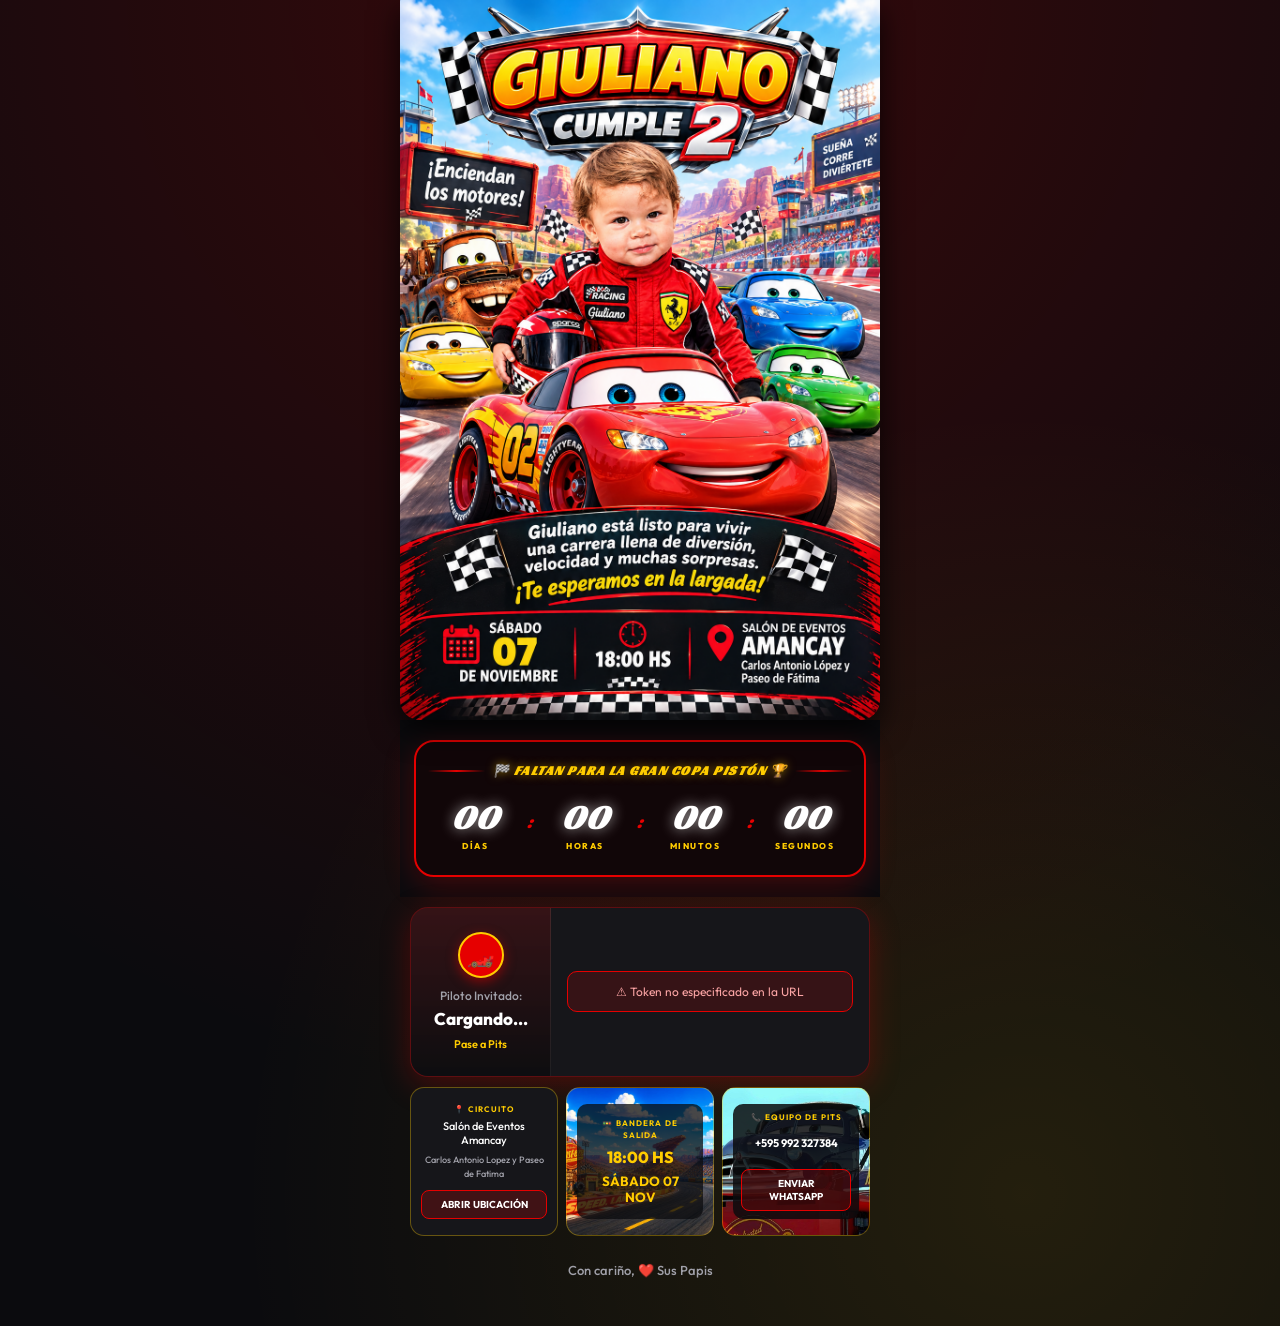
==== index.html @ ab89d9a9 "Aplicar fecha_hora.png como fondo centrado de la tarjeta BANDERA DE SALIDA" ====
<!DOCTYPE html>
<html lang="es">

<head>
  <meta charset="UTF-8">
  <meta name="viewport" content="width=device-width, initial-scale=1.0">
  <meta name="format-detection" content="telephone=no">
  <title>Invitación — Cumpleaños de Giuliano 🏁</title>
  <link href="https://fonts.googleapis.com/css2?family=Outfit:wght@400;600;700;800;900&family=Racing+Sans+One&display=swap" rel="stylesheet">
  <style>
    *, *::before, *::after {
      box-sizing: border-box;
      margin: 0;
      padding: 0;
    }

    :root {
      --bg-main: #0B0B0E;
      --bg-card: #16161A;
      --racing-red: #E60000;
      --racing-red-dark: #A30000;
      --racing-yellow: #FFCC00;
      --racing-gold: #F59E0B;
      --text-white: #FFFFFF;
      --text-muted: #A1A1AA;
      --text-muted-light: #D4D4D8;
      --border-red: 1px solid rgba(230, 0, 0, 0.35);
      --border-yellow: 1px solid rgba(255, 204, 0, 0.35);
      --shadow-red: 0 8px 30px rgba(230, 0, 0, 0.25);
    }

    body {
      background: var(--bg-main);
      background-image: 
        radial-gradient(circle at 50% 0%, rgba(230, 0, 0, 0.2) 0%, transparent 75%),
        radial-gradient(circle at 80% 90%, rgba(255, 204, 0, 0.1) 0%, transparent 50%);
      font-family: 'Outfit', sans-serif;
      color: var(--text-white);
      margin: 0;
      padding: 0;
      min-height: 100vh;
    }

    /* ── CONTAINER ── */
    .container {
      width: 100%;
      max-width: 480px;
      margin: 0 auto;
      padding-bottom: 2rem;
    }

    /* ── HERO BANNER POSTER ── */
    .hero {
      width: 100%;
      position: relative;
    }

    .hero-img {
      width: 100%;
      height: auto;
      display: block;
      border-radius: 0 0 20px 20px;
      box-shadow: 0 10px 30px rgba(0, 0, 0, 0.8);
    }

    /* ── COUNTDOWN COPA PISTON ── */
    .countdown-section {
      background: var(--bg-main);
      padding: 1.25rem 0.85rem;
      text-align: center;
    }

    .countdown-card-wrapper {
      background: rgba(18, 6, 8, 0.9);
      border: 2.5px solid var(--racing-red);
      border-radius: 20px;
      padding: 1.25rem 0.75rem;
      box-shadow: var(--shadow-red);
    }

    .countdown-section h2 {
      font-family: 'Racing Sans One', cursive;
      font-style: italic;
      font-size: 13px;
      letter-spacing: 1.5px;
      text-transform: uppercase;
      color: var(--racing-yellow);
      margin-bottom: 1rem;
      display: flex;
      align-items: center;
      justify-content: center;
      gap: 8px;
      text-shadow: 0 0 10px rgba(255, 204, 0, 0.5);
    }

    .countdown-section h2::before,
    .countdown-section h2::after {
      content: '';
      flex: 1;
      height: 2px;
      background: linear-gradient(90deg, transparent, var(--racing-red), transparent);
    }

    .countdown {
      display: flex;
      flex-direction: row;
      flex-wrap: nowrap;
      align-items: center;
      justify-content: space-around;
      gap: 4px;
      width: 100%;
    }

    .time-box {
      flex: 1;
      text-align: center;
      padding: 0.25rem 0;
    }

    .time-box span {
      font-family: 'Racing Sans One', cursive;
      font-style: italic;
      font-size: clamp(24px, 7vw, 36px);
      color: var(--text-white);
      display: block;
      line-height: 1;
      text-shadow: 0 0 14px rgba(255, 255, 255, 0.6);
    }

    .time-box small {
      font-family: 'Outfit', sans-serif;
      font-size: 8.5px;
      font-weight: 800;
      letter-spacing: 1.5px;
      text-transform: uppercase;
      color: var(--racing-yellow);
      display: block;
      margin-top: 5px;
    }

    .separator {
      font-family: 'Racing Sans One', cursive;
      font-style: italic;
      font-size: 22px;
      color: var(--racing-red);
      flex-shrink: 0;
      margin-bottom: 10px;
    }

    /* ── RSVP CARD ── */
    .rsvp-card {
      background: var(--bg-card);
      border-radius: 18px;
      margin: 10px;
      overflow: hidden;
      border: var(--border-red);
      box-shadow: var(--shadow-red);
      display: grid;
      grid-template-columns: 140px 1fr;
    }

    .guest-panel {
      background: linear-gradient(180deg, rgba(230, 0, 0, 0.15) 0%, rgba(0,0,0,0.4) 100%);
      padding: 1.5rem 0.85rem;
      display: flex;
      flex-direction: column;
      align-items: center;
      text-align: center;
      border-right: 1px solid rgba(255, 255, 255, 0.08);
      gap: 6px;
    }

    .guest-icon {
      width: 46px;
      height: 46px;
      background: var(--racing-red);
      border: 2px solid var(--racing-yellow);
      border-radius: 50%;
      display: flex;
      align-items: center;
      justify-content: center;
      font-size: 22px;
      margin-bottom: 4px;
      box-shadow: 0 4px 12px rgba(230, 0, 0, 0.5);
    }

    .guest-panel h3 {
      font-size: 12px;
      color: var(--text-muted);
      font-weight: 500;
      line-height: 1.4;
    }

    .guest-panel h3 span {
      font-size: 17px;
      font-weight: 800;
      color: var(--text-white);
      display: block;
      margin-top: 2px;
    }

    .guest-panel p {
      font-size: 11px;
      color: var(--racing-yellow);
      font-weight: 600;
      line-height: 1.4;
    }

    .rsvp-panel {
      padding: 1.25rem 1rem;
      display: flex;
      flex-direction: column;
      justify-content: center;
    }

    #loading {
      font-size: 12px;
      color: var(--text-muted);
      text-align: center;
      padding: 1rem 0;
    }

    .selector-item {
      margin-bottom: 8px;
      text-align: left;
    }

    .selector-item label {
      font-size: 12px;
      font-weight: 700;
      color: var(--text-white);
      display: block;
      margin-bottom: 3px;
    }

    .select-input {
      width: 100%;
      padding: 7px 10px;
      border-radius: 8px;
      border: 1.5px solid var(--racing-red);
      background: #000000;
      color: var(--racing-yellow);
      font-size: 13px;
      font-weight: 700;
      font-family: 'Outfit', sans-serif;
      outline: none;
      cursor: pointer;
    }

    .action-buttons {
      display: flex;
      flex-direction: column;
      gap: 8px;
      margin-top: 10px;
    }

    .btn-primary {
      width: 100%;
      padding: 12px 10px;
      border-radius: 10px;
      font-size: 13px;
      font-weight: 800;
      cursor: pointer;
      border: none;
      background: linear-gradient(135deg, var(--racing-red) 0%, var(--racing-red-dark) 100%);
      color: var(--text-white);
      font-family: 'Outfit', sans-serif;
      transition: all 0.2s;
      letter-spacing: 0.5px;
      box-shadow: 0 4px 14px rgba(230, 0, 0, 0.4);
      text-transform: uppercase;
    }

    .btn-primary:hover:not(:disabled) {
      transform: translateY(-1px);
      box-shadow: 0 6px 18px rgba(230, 0, 0, 0.6);
    }

    .btn-primary:disabled {
      opacity: 0.4;
      cursor: not-allowed;
    }

    .btn-secondary {
      width: 100%;
      padding: 10px 8px;
      border-radius: 10px;
      font-size: 11px;
      font-weight: 600;
      cursor: pointer;
      border: 1px solid rgba(255, 255, 255, 0.15);
      background: transparent;
      color: var(--text-muted);
      font-family: 'Outfit', sans-serif;
      transition: all 0.15s;
    }

    .btn-secondary:hover {
      background: rgba(255, 255, 255, 0.08);
      color: var(--text-white);
    }

    /* States */
    #already-box, #success-confirm, #success-decline {
      text-align: center;
      padding: 1rem 0.5rem;
      border-radius: 10px;
      font-size: 13px;
    }

    .state-title {
      font-size: 16px;
      font-weight: 800;
      color: var(--racing-yellow);
      display: block;
      margin-bottom: 4px;
    }

    .state-sub {
      font-size: 12px;
      color: var(--text-muted-light);
      display: block;
    }

    #error-box {
      background: rgba(230, 0, 0, 0.15);
      border: 1px solid var(--racing-red);
      border-radius: 10px;
      padding: 0.75rem;
      font-size: 12px;
      color: #FCA5A5;
      text-align: center;
    }

    /* ── INFO GRID ── */
    .info-grid {
      display: grid;
      grid-template-columns: 1fr 1fr 1fr;
      gap: 8px;
      padding: 0 10px 10px;
    }

    .info-card {
      background: var(--bg-card);
      border: var(--border-yellow);
      border-radius: 14px;
      padding: 1rem 0.65rem;
      display: flex;
      flex-direction: column;
      align-items: center;
      gap: 4px;
      text-align: center;
    }

    .info-card h4 {
      font-size: 8px;
      letter-spacing: 1px;
      text-transform: uppercase;
      color: var(--racing-yellow);
      font-weight: 700;
      line-height: 1.4;
    }

    .info-card p {
      font-size: 11px;
      color: var(--text-white);
      font-weight: 500;
      line-height: 1.3;
    }

    .hour {
      font-size: 16px;
      font-weight: 800;
      color: var(--racing-yellow);
    }

    .phone {
      font-size: 11px;
      font-weight: 700;
      color: var(--text-white);
      line-height: 1.4;
    }

    .info-btn {
      margin-top: 6px;
      padding: 7px 8px;
      border-radius: 8px;
      font-size: 10px;
      font-weight: 700;
      cursor: pointer;
      border: 1px solid var(--racing-red);
      background: rgba(230, 0, 0, 0.2);
      color: var(--text-white);
      font-family: 'Outfit', sans-serif;
      text-decoration: none;
      display: block;
      width: 100%;
      text-align: center;
      transition: all 0.15s;
      text-transform: uppercase;
    }

    .info-btn:hover {
      background: var(--racing-red);
    }

    /* ── FOOTER ── */
    footer {
      padding: 1rem 1rem;
      text-align: center;
      font-size: 13px;
      color: var(--text-muted);
      font-weight: 500;
    }

    /* ── MOBILE ── */
    @media (max-width: 400px) {
      .rsvp-card {
        grid-template-columns: 1fr;
      }
      .guest-panel {
        border-right: none;
        border-bottom: 1px solid rgba(255, 255, 255, 0.08);
      }
      .info-grid {
        grid-template-columns: 1fr;
      }
    }
  </style>
</head>

<body>
  <div class="container">

    <!-- BANNER HERO POSTER -->
    <section class="hero">
      <img src="invitacion.png" alt="Invitación Giuliano 2" class="hero-img">
    </section>

    <!-- CONTADOR REGRESIVO COPA PISTON -->
    <section class="countdown-section">
      <div class="countdown-card-wrapper">
        <h2>🏁 FALTAN PARA LA GRAN COPA PISTÓN 🏆</h2>
        <div class="countdown">
          <div class="time-box">
            <span id="dias">00</span>
            <small>DÍAS</small>
          </div>
          <div class="separator">:</div>
          <div class="time-box">
            <span id="horas">00</span>
            <small>HORAS</small>
          </div>
          <div class="separator">:</div>
          <div class="time-box">
            <span id="minutos">00</span>
            <small>MINUTOS</small>
          </div>
          <div class="separator">:</div>
          <div class="time-box">
            <span id="segundos">00</span>
            <small>SEGUNDOS</small>
          </div>
        </div>
      </div>
    </section>

    <!-- RSVP CARD -->
    <section class="rsvp-card">
      <div class="guest-panel">
        <div class="guest-icon">🏎️</div>
        <h3>
          Piloto Invitado:<br>
          <span id="guestName">Cargando...</span>
        </h3>
        <p id="guestCupo">Pase a Pits</p>
      </div>

      <div class="rsvp-panel">
        <div id="loading">Cargando invitación...</div>
        <div id="error-box" style="display:none;"></div>
        <div id="rsvp-content"></div>

        <div id="already-box" style="display:none;">
          <span style="font-size:32px;display:block;margin-bottom:6px;">🏁</span>
          <span id="already-title" class="state-title"></span>
          <span id="already-sub" class="state-sub"></span>
        </div>

        <div id="success-confirm" style="display:none;">
          <span style="font-size:32px;display:block;margin-bottom:6px;">🏆</span>
          <span id="sc-title" class="state-title"></span>
          <span id="sc-sub" class="state-sub"></span>
        </div>

        <div id="success-decline" style="display:none;">
          <span style="font-size:32px;display:block;margin-bottom:6px;">💙</span>
          <span class="state-title" style="color:#FFFFFF;">¡Gracias por avisar!</span>
          <span class="state-sub">Te vamos a extrañar en la pista de carreras.</span>
        </div>
      </div>
    </section>

    <!-- INFO GRID -->
    <section class="info-grid">
      <div class="info-card">
        <h4>📍 CIRCUITO</h4>
        <p>Salón de Eventos Amancay</p>
        <p><small style="color:var(--text-muted)">Carlos Antonio Lopez y Paseo de Fatima</small></p>
        <a href="https://maps.app.goo.gl/gQYUdELYaQ8Nciix6?g_st=aw" target="_blank" class="info-btn">
          Abrir Ubicación
        </a>
      </div>

      <div class="info-card" style="background: url('fecha_hora.png') center/cover no-repeat; position: relative; overflow: hidden;">
        <div style="background: rgba(11, 11, 14, 0.75); width: 100%; height: 100%; padding: 0.5rem; border-radius: 10px; display: flex; flex-direction: column; align-items: center; justify-content: center; gap: 6px; text-align: center;">
          <h4>🚥 BANDERA DE SALIDA</h4>
          <div class="hour">18:00 HS</div>
          <small style="color:var(--racing-yellow);font-weight:700;">SÁBADO 07 NOV</small>
        </div>
      </div>

      <div class="info-card" style="background: url('telefono2.jpg') center/cover no-repeat; position: relative; overflow: hidden;">
        <div style="background: rgba(11, 11, 14, 0.85); width: 100%; height: 100%; padding: 0.5rem; border-radius: 10px; display: flex; flex-direction: column; align-items: center; justify-content: space-between; gap: 4px;">
          <h4>📞 EQUIPO DE PITS</h4>
          <div class="phone" style="color: #FFFFFF !important; text-decoration: none !important; font-weight: 700; pointer-events: none;">+595 992 327384</div>
          <a href="https://wa.me/595992327384" target="_blank" class="info-btn">
            Enviar WhatsApp
          </a>
        </div>
      </div>
    </section>

    <footer>
      Con cariño, ❤️ Sus Papis
    </footer>

  </div>

  <script>
    const SCRIPT_URL = 'https://script.google.com/macros/s/AKfycbzEP19g0fYckGm7u5vGC6yO4EGpb0amrLJjI_p6KHQUZUCRza35mM8ULqSdoKUBrl0l/exec';

    function getParam(name) {
      return new URLSearchParams(window.location.search).get(name);
    }

    const TOKEN = getParam('token');
    let invitado = null;

    async function init() {
      if (!TOKEN) {
        document.getElementById('loading').style.display = 'none';
        showError('Token no especificado en la URL');
        return;
      }

      try {
        const res = await fetch(`${SCRIPT_URL}?token=${encodeURIComponent(TOKEN)}`);
        const data = await res.json();
        document.getElementById('loading').style.display = 'none';

        if (!data.ok) {
          showError(data.error || 'Token no encontrado');
          return;
        }

        invitado = data;

        if (data.yaRespondio) {
          showAlready(data);
        } else {
          renderRSVP();
        }
      } catch (err) {
        document.getElementById('loading').style.display = 'none';
        console.error(err);
        showError('Error al conectar con la invitación');
      }
    }

    async function confirmar() {
      const btn = document.getElementById('btn-confirm');
      btn.disabled = true;
      btn.textContent = 'REGISTRANDO...';

      const adultos = document.getElementById('sel-adultos') ? Number(document.getElementById('sel-adultos').value) : 0;
      const ninos = document.getElementById('sel-ninos') ? Number(document.getElementById('sel-ninos').value) : 0;
      const ninas = document.getElementById('sel-ninas') ? Number(document.getElementById('sel-ninas').value) : 0;

      try {
        const response = await fetch(SCRIPT_URL, {
          method: 'POST',
          body: JSON.stringify({
            token: TOKEN,
            id: invitado.id,
            asistencia: 'Confirma',
            adultos: adultos,
            ninos: ninos,
            ninas: ninas
          })
        });

        const result = await response.json();
        if (!result.ok) throw new Error(result.error);

        document.getElementById('rsvp-content').style.display = 'none';
        document.getElementById('sc-title').textContent = `¡CONFIRMADO EN PITS, ${invitado.nombre.toUpperCase()}!`;

        let resumenTexto = [];
        if (adultos > 0) resumenTexto.push(`${adultos} adulto(s)`);
        if (ninos > 0) resumenTexto.push(`${ninos} niño(s)`);
        if (ninas > 0) resumenTexto.push(`${ninas} niña(s)`);

        document.getElementById('sc-sub').textContent = 'Pases registrados: ' + (resumenTexto.join(', ') || 'asistencia');
        document.getElementById('success-confirm').style.display = 'block';

      } catch (err) {
        btn.disabled = false;
        btn.textContent = '✓ CONFIRMAR ASISTENCIA';
        showError(err.message || 'No se pudo guardar la respuesta');
      }
    }

    async function declinar() {
      try {
        const response = await fetch(SCRIPT_URL, {
          method: 'POST',
          body: JSON.stringify({
            token: TOKEN,
            id: invitado.id,
            asistencia: 'No asiste',
            adultos: 0,
            ninos: 0,
            ninas: 0
          })
        });

        const result = await response.json();
        if (!result.ok) throw new Error(result.error);

        document.getElementById('rsvp-content').style.display = 'none';
        document.getElementById('success-decline').style.display = 'block';
      } catch (err) {
        showError(err.message || 'No se pudo guardar la respuesta');
      }
    }

    function showAlready(data) {
      const box = document.getElementById('already-box');
      document.getElementById('guestName').textContent = data.nombre;

      const totalMax = (data.cupoAdulto || 0) + (data.cupoNino || 0) + (data.cupoNina || 0);
      document.getElementById('guestCupo').textContent = `Pase a Pits para hasta ${totalMax} persona(s)`;

      const confirmo = String(data.asistencia).toLowerCase().includes('confirm');

      if (confirmo) {
        document.getElementById('already-title').textContent = `¡Ya estás registrado, ${data.nombre}!`;
        let detalle = [];
        if (data.adultoConfirmado > 0) detalle.push(`${data.adultoConfirmado} adulto(s)`);
        if (data.ninoConfirmado > 0) detalle.push(`${data.ninoConfirmado} niño(s)`);
        if (data.ninaConfirmada > 0) detalle.push(`${data.ninaConfirmada} niña(s)`);
        document.getElementById('already-sub').textContent = 'Confirmaste: ' + (detalle.join(', ') || 'asistencia');
      } else {
        document.getElementById('already-title').textContent = 'Respuesta registrada';
        document.getElementById('already-sub').textContent = 'Indicaste que no podrás asistir a la carrera.';
      }

      box.style.display = 'block';
    }

    function renderRSVP() {
      document.getElementById('guestName').textContent = invitado.nombre;
      const totalMax = (invitado.cupoAdulto || 0) + (invitado.cupoNino || 0) + (invitado.cupoNina || 0);
      document.getElementById('guestCupo').textContent = `Pase a Pits para hasta ${totalMax} persona(s)`;

      let selectors = '';

      if (invitado.cupoAdulto > 0) {
        selectors += `
          <div class="selector-item">
            <label>Adultos (máx. ${invitado.cupoAdulto}):</label>
            <select id="sel-adultos" class="select-input">
        `;
        for (let i = 1; i <= invitado.cupoAdulto; i++) {
          selectors += `<option value="${i}" ${i === invitado.cupoAdulto ? 'selected' : ''}>${i} adulto(s)</option>`;
        }
        selectors += `</select></div>`;
      }

      if (invitado.cupoNino > 0) {
        selectors += `
          <div class="selector-item">
            <label>Niños (máx. ${invitado.cupoNino}):</label>
            <select id="sel-ninos" class="select-input">
        `;
        for (let i = 0; i <= invitado.cupoNino; i++) {
          selectors += `<option value="${i}" ${i === invitado.cupoNino ? 'selected' : ''}>${i} niño(s)</option>`;
        }
        selectors += `</select></div>`;
      }

      if (invitado.cupoNina > 0) {
        selectors += `
          <div class="selector-item">
            <label>Niñas (máx. ${invitado.cupoNina}):</label>
            <select id="sel-ninas" class="select-input">
        `;
        for (let i = 0; i <= invitado.cupoNina; i++) {
          selectors += `<option value="${i}" ${i === invitado.cupoNina ? 'selected' : ''}>${i} niña(s)</option>`;
        }
        selectors += `</select></div>`;
      }

      document.getElementById('rsvp-content').innerHTML = `
        <h4 style="font-size:13px;color:var(--racing-yellow);margin-bottom:8px;font-weight:700;">
          CONFIRMA TU ASISTENCIA:
        </h4>
        <div style="margin-bottom:10px;">
          ${selectors}
        </div>
        <div class="action-buttons">
          <button id="btn-confirm" class="btn-primary" onclick="confirmar()">
            ✓ CONFIRMAR ASISTENCIA
          </button>
          <button class="btn-secondary" onclick="declinar()">
            ✕ NO PODRÉ ASISTIR
          </button>
        </div>
      `;
    }

    function showError(msg) {
      document.getElementById('error-box').textContent = '⚠ ' + msg;
      document.getElementById('error-box').style.display = 'block';
    }

    function iniciarContador() {
      // Fecha objetivo: Sábado 07 de Noviembre a las 18:00 hs
      const fechaEvento = new Date("2026-11-07T18:00:00");
      setInterval(() => {
        const ahora = new Date();
        const diff = fechaEvento - ahora;
        if (diff <= 0) return;
        const dias = Math.floor(diff / 86400000);
        const horas = Math.floor((diff % 86400000) / 3600000);
        const minutos = Math.floor((diff % 3600000) / 60000);
        const segundos = Math.floor((diff % 60000) / 1000);
        document.getElementById('dias').textContent = String(dias).padStart(2, '0');
        document.getElementById('horas').textContent = String(horas).padStart(2, '0');
        document.getElementById('minutos').textContent = String(minutos).padStart(2, '0');
        document.getElementById('segundos').textContent = String(segundos).padStart(2, '0');
      }, 1000);
    }
    iniciarContador();

    init();
  </script>
</body>

</html>
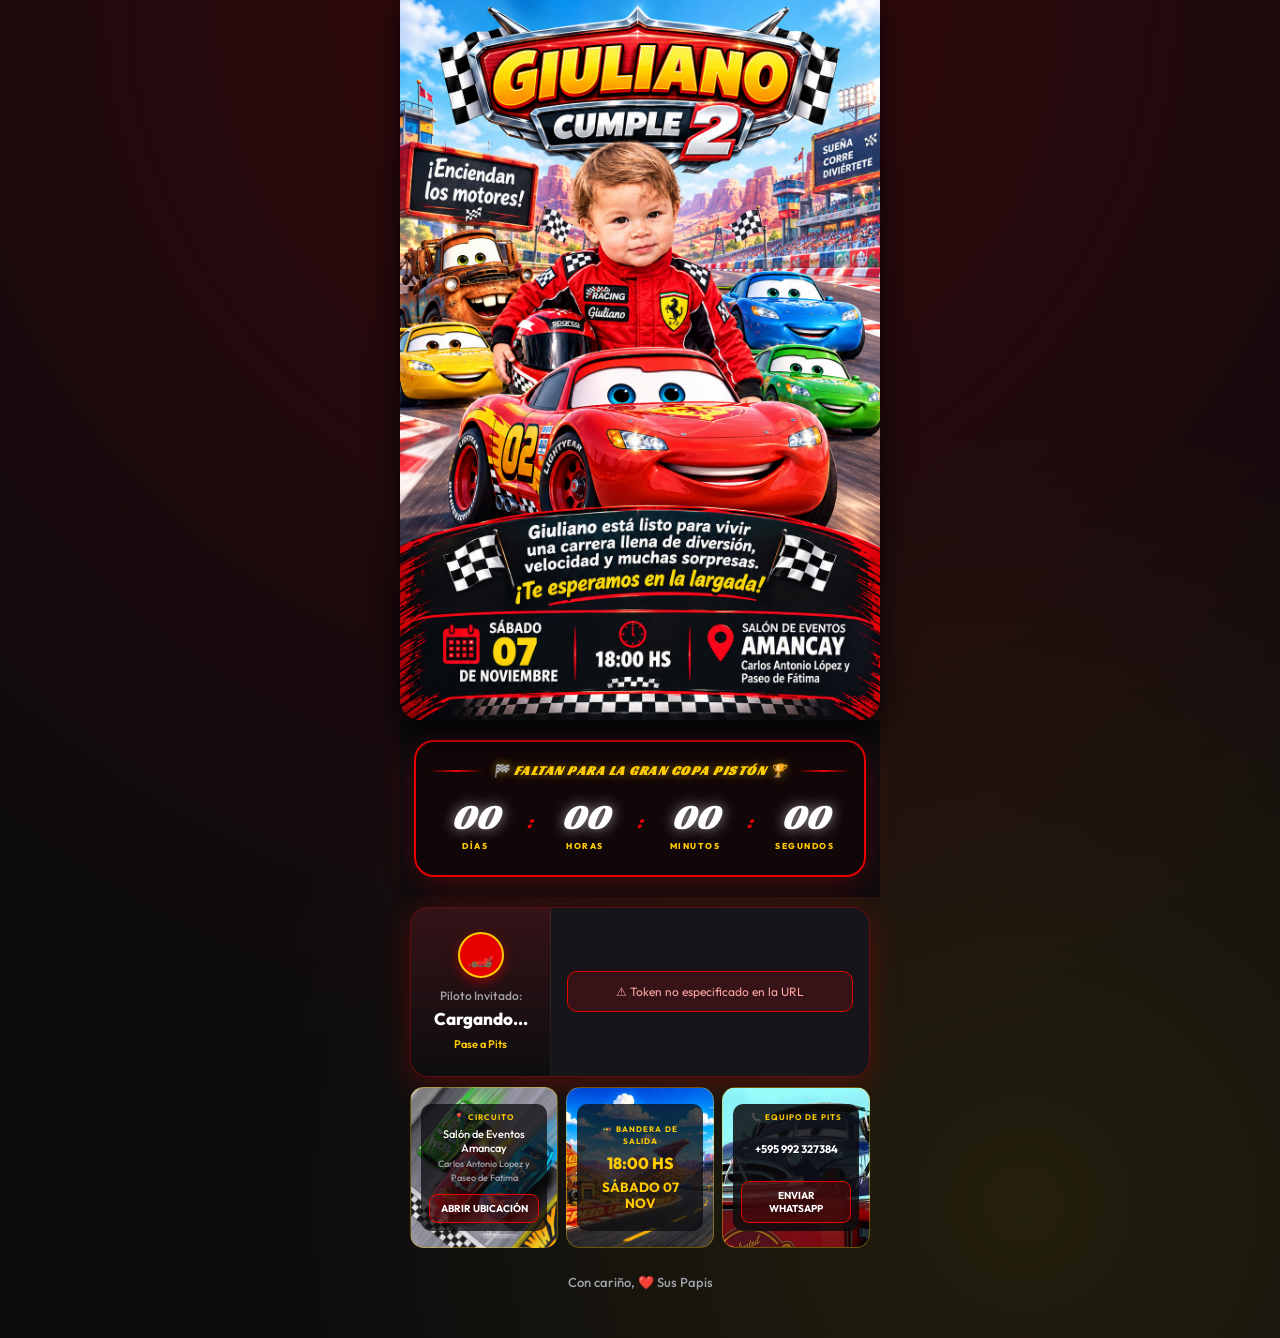
==== commit 5ab7d0ca: "Aplicar ubicacion.jpg como fondo centrado de la tarjeta CIRCUITO" ====
--- a/index.html
+++ b/index.html
@@ -503,13 +503,14 @@
 
     <!-- INFO GRID -->
     <section class="info-grid">
-      <div class="info-card">
-        <h4>📍 CIRCUITO</h4>
-        <p>Salón de Eventos Amancay</p>
-        <p><small style="color:var(--text-muted)">Carlos Antonio Lopez y Paseo de Fatima</small></p>
-        <a href="https://maps.app.goo.gl/gQYUdELYaQ8Nciix6?g_st=aw" target="_blank" class="info-btn">
-          Abrir Ubicación
-        </a>
+      <div class="info-card" style="background: url('ubicacion.jpg') center/cover no-repeat; position: relative; overflow: hidden;">
+        <div style="background: rgba(11, 11, 14, 0.75); width: 100%; height: 100%; padding: 0.5rem; border-radius: 10px; display: flex; flex-direction: column; align-items: center; justify-content: space-between; gap: 4px; text-align: center;">
+          <h4>📍 CIRCUITO</h4>
+          <p>Salón de Eventos Amancay<br><small style="color:var(--text-muted)">Carlos Antonio Lopez y Paseo de Fatima</small></p>
+          <a href="https://maps.app.goo.gl/gQYUdELYaQ8Nciix6?g_st=aw" target="_blank" class="info-btn">
+            Abrir Ubicación
+          </a>
+        </div>
       </div>
 
       <div class="info-card" style="background: url('fecha_hora.png') center/cover no-repeat; position: relative; overflow: hidden;">
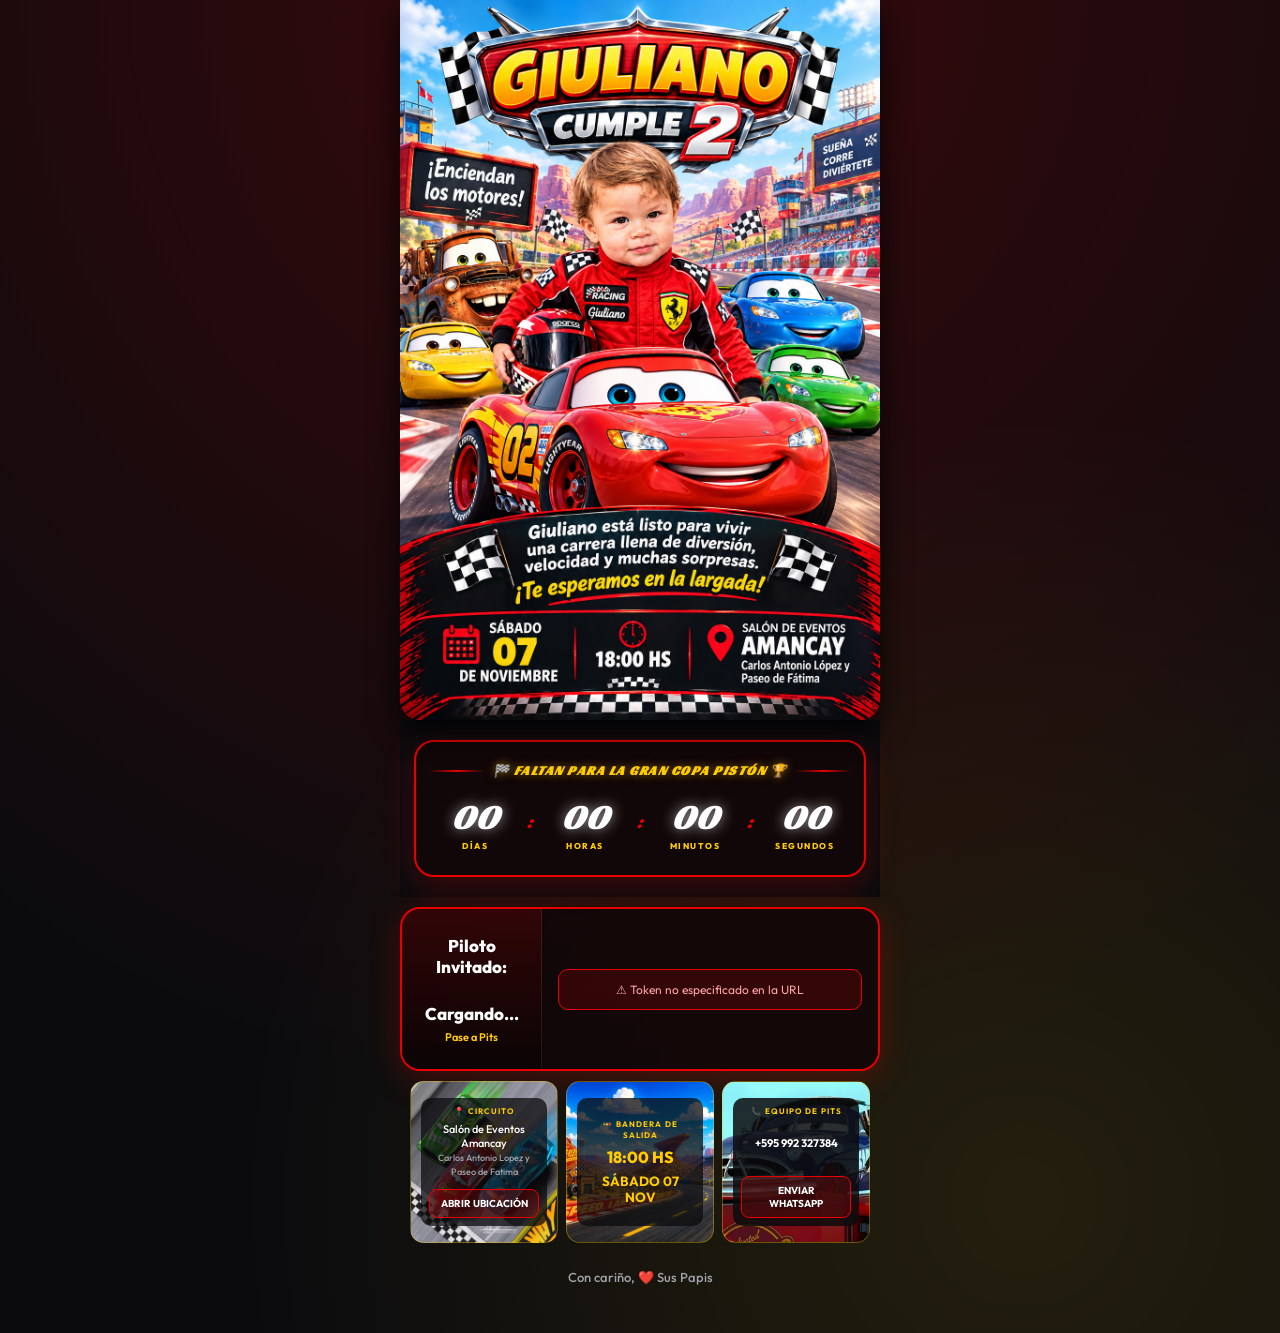
==== commit f22b0318: "Ajustes de validacion y diseño en RSVP (7 puntos)" ====
--- a/index.html
+++ b/index.html
@@ -149,11 +149,11 @@
 
     /* ── RSVP CARD ── */
     .rsvp-card {
-      background: var(--bg-card);
-      border-radius: 18px;
-      margin: 10px;
+      background: rgba(18, 6, 8, 0.9);
+      border: 2.5px solid var(--racing-red);
+      border-radius: 20px;
+      margin: 10px 0;
       overflow: hidden;
-      border: var(--border-red);
       box-shadow: var(--shadow-red);
       display: grid;
       grid-template-columns: 140px 1fr;
@@ -165,19 +165,49 @@
       display: flex;
       flex-direction: column;
       align-items: center;
+      justify-content: center;
       text-align: center;
       border-right: 1px solid rgba(255, 255, 255, 0.08);
       gap: 6px;
     }
 
-    .guest-icon {
-      width: 46px;
-      height: 46px;
-      background: var(--racing-red);
-      border: 2px solid var(--racing-yellow);
-      border-radius: 50%;
+    .qty-options {
+      display: flex;
+      gap: 6px;
+      margin-top: 4px;
+      flex-wrap: wrap;
+    }
+
+    .qty-btn {
+      flex: 1;
+      min-width: 40px;
+      padding: 8px 6px;
+      border-radius: 8px;
+      border: 1.5px solid rgba(255, 255, 255, 0.2);
+      background: rgba(0, 0, 0, 0.6);
+      color: var(--text-white);
+      font-family: 'Outfit', sans-serif;
+      font-size: 12px;
+      font-weight: 700;
+      cursor: pointer;
       display: flex;
       align-items: center;
+      justify-content: center;
+      gap: 4px;
+      transition: all 0.2s ease;
+    }
+
+    .qty-btn:hover {
+      border-color: var(--racing-yellow);
+      background: rgba(230, 0, 0, 0.2);
+    }
+
+    .qty-btn.active {
+      background: linear-gradient(135deg, var(--racing-red) 0%, var(--racing-red-dark) 100%);
+      border-color: var(--racing-yellow);
+      color: var(--racing-yellow);
+      box-shadow: 0 0 10px rgba(230, 0, 0, 0.6);
+    }
       justify-content: center;
       font-size: 22px;
       margin-bottom: 4px;
@@ -468,9 +498,8 @@
     <!-- RSVP CARD -->
     <section class="rsvp-card">
       <div class="guest-panel">
-        <div class="guest-icon">🏎️</div>
         <h3>
-          Piloto Invitado:<br>
+          <span id="guestLabel">Piloto Invitado:</span><br>
           <span id="guestName">Cargando...</span>
         </h3>
         <p id="guestCupo">Pase a Pits</p>
@@ -494,7 +523,7 @@
         </div>
 
         <div id="success-decline" style="display:none;">
-          <span style="font-size:32px;display:block;margin-bottom:6px;">💙</span>
+          <span style="font-size:32px;display:block;margin-bottom:6px;">🟨 ❤️</span>
           <span class="state-title" style="color:#FFFFFF;">¡Gracias por avisar!</span>
           <span class="state-sub">Te vamos a extrañar en la pista de carreras.</span>
         </div>
@@ -547,6 +576,62 @@
 
     const TOKEN = getParam('token');
     let invitado = null;
+    let selectedAdultos = 0;
+    let selectedNinos = 0;
+    let selectedNinas = 0;
+
+    function getDescripcionCupo(adultos, ninos, ninas) {
+      const a = Number(adultos) || 0;
+      const n = Number(ninos) || 0;
+      const na = Number(ninas) || 0;
+      const totalMax = a + n + na;
+
+      const tieneAdulto = a > 0;
+      const tieneNino = n > 0;
+      const tieneNina = na > 0;
+
+      const aText = `${a} ${a === 1 ? 'Adulto' : 'Adultos'}`;
+      const nText = `${n} ${n === 1 ? 'niño' : 'niños'}`;
+      const naText = `${na} ${na === 1 ? 'niña' : 'niñas'}`;
+
+      if (tieneAdulto && tieneNino && tieneNina) {
+        return `Válido para ${aText}, ${nText} y ${naText}`;
+      }
+
+      if (tieneAdulto && tieneNina && !tieneNino) {
+        return `Válido para ${aText} y ${naText}`;
+      }
+
+      if (tieneAdulto && tieneNino && !tieneNina) {
+        return `Válido para ${aText} y ${nText}`;
+      }
+
+      if (tieneAdulto && !tieneNino && !tieneNina) {
+        return `Válido para ${totalMax} ${totalMax === 1 ? 'persona' : 'personas'}.`;
+      }
+
+      return `Válido para ${totalMax} ${totalMax === 1 ? 'persona' : 'personas'}.`;
+    }
+
+    function getIconString(iconChar, count) {
+      if (count === 0) return '0 🚫';
+      let icons = '';
+      for (let i = 0; i < count; i++) {
+        icons += iconChar;
+      }
+      return `${count} ${icons}`;
+    }
+
+    function selectQty(type, val, btnEl) {
+      if (type === 'adultos') selectedAdultos = val;
+      if (type === 'ninos') selectedNinos = val;
+      if (type === 'ninas') selectedNinas = val;
+
+      const container = btnEl.parentElement;
+      const buttons = container.querySelectorAll('.qty-btn');
+      buttons.forEach(b => b.classList.remove('active'));
+      btnEl.classList.add('active');
+    }
 
     async function init() {
       if (!TOKEN) {
@@ -584,9 +669,9 @@
       btn.disabled = true;
       btn.textContent = 'REGISTRANDO...';
 
-      const adultos = document.getElementById('sel-adultos') ? Number(document.getElementById('sel-adultos').value) : 0;
-      const ninos = document.getElementById('sel-ninos') ? Number(document.getElementById('sel-ninos').value) : 0;
-      const ninas = document.getElementById('sel-ninas') ? Number(document.getElementById('sel-ninas').value) : 0;
+      const adultos = selectedAdultos;
+      const ninos = selectedNinos;
+      const ninas = selectedNinas;
 
       try {
         const response = await fetch(SCRIPT_URL, {
@@ -651,7 +736,8 @@
       document.getElementById('guestName').textContent = data.nombre;
 
       const totalMax = (data.cupoAdulto || 0) + (data.cupoNino || 0) + (data.cupoNina || 0);
-      document.getElementById('guestCupo').textContent = `Pase a Pits para hasta ${totalMax} persona(s)`;
+      document.getElementById('guestLabel').textContent = totalMax === 1 ? 'Piloto Invitado:' : 'Pilotos Invitados:';
+      document.getElementById('guestCupo').textContent = getDescripcionCupo(data.cupoAdulto || 0, data.cupoNino || 0, data.cupoNina || 0);
 
       const confirmo = String(data.asistencia).toLowerCase().includes('confirm');
 
@@ -673,7 +759,12 @@
     function renderRSVP() {
       document.getElementById('guestName').textContent = invitado.nombre;
       const totalMax = (invitado.cupoAdulto || 0) + (invitado.cupoNino || 0) + (invitado.cupoNina || 0);
-      document.getElementById('guestCupo').textContent = `Pase a Pits para hasta ${totalMax} persona(s)`;
+      document.getElementById('guestLabel').textContent = totalMax === 1 ? 'Piloto Invitado:' : 'Pilotos Invitados:';
+      document.getElementById('guestCupo').textContent = getDescripcionCupo(invitado.cupoAdulto || 0, invitado.cupoNino || 0, invitado.cupoNina || 0);
+
+      selectedAdultos = invitado.cupoAdulto || 0;
+      selectedNinos = invitado.cupoNino || 0;
+      selectedNinas = invitado.cupoNina || 0;
 
       let selectors = '';
 
@@ -681,36 +772,51 @@
         selectors += `
           <div class="selector-item">
             <label>Adultos (máx. ${invitado.cupoAdulto}):</label>
-            <select id="sel-adultos" class="select-input">
+            <div class="qty-options">
         `;
         for (let i = 1; i <= invitado.cupoAdulto; i++) {
-          selectors += `<option value="${i}" ${i === invitado.cupoAdulto ? 'selected' : ''}>${i} adulto(s)</option>`;
+          const activeClass = i === selectedAdultos ? 'active' : '';
+          selectors += `
+            <button type="button" class="qty-btn ${activeClass}" onclick="selectQty('adultos', ${i}, this)">
+              ${getIconString('👤', i)}
+            </button>
+          `;
         }
-        selectors += `</select></div>`;
+        selectors += `</div></div>`;
       }
 
       if (invitado.cupoNino > 0) {
         selectors += `
           <div class="selector-item">
             <label>Niños (máx. ${invitado.cupoNino}):</label>
-            <select id="sel-ninos" class="select-input">
+            <div class="qty-options">
         `;
         for (let i = 0; i <= invitado.cupoNino; i++) {
-          selectors += `<option value="${i}" ${i === invitado.cupoNino ? 'selected' : ''}>${i} niño(s)</option>`;
+          const activeClass = i === selectedNinos ? 'active' : '';
+          selectors += `
+            <button type="button" class="qty-btn ${activeClass}" onclick="selectQty('ninos', ${i}, this)">
+              ${getIconString('👦', i)}
+            </button>
+          `;
         }
-        selectors += `</select></div>`;
+        selectors += `</div></div>`;
       }
 
       if (invitado.cupoNina > 0) {
         selectors += `
           <div class="selector-item">
             <label>Niñas (máx. ${invitado.cupoNina}):</label>
-            <select id="sel-ninas" class="select-input">
+            <div class="qty-options">
         `;
         for (let i = 0; i <= invitado.cupoNina; i++) {
-          selectors += `<option value="${i}" ${i === invitado.cupoNina ? 'selected' : ''}>${i} niña(s)</option>`;
+          const activeClass = i === selectedNinas ? 'active' : '';
+          selectors += `
+            <button type="button" class="qty-btn ${activeClass}" onclick="selectQty('ninas', ${i}, this)">
+              ${getIconString('👧', i)}
+            </button>
+          `;
         }
-        selectors += `</select></div>`;
+        selectors += `</div></div>`;
       }
 
       document.getElementById('rsvp-content').innerHTML = `
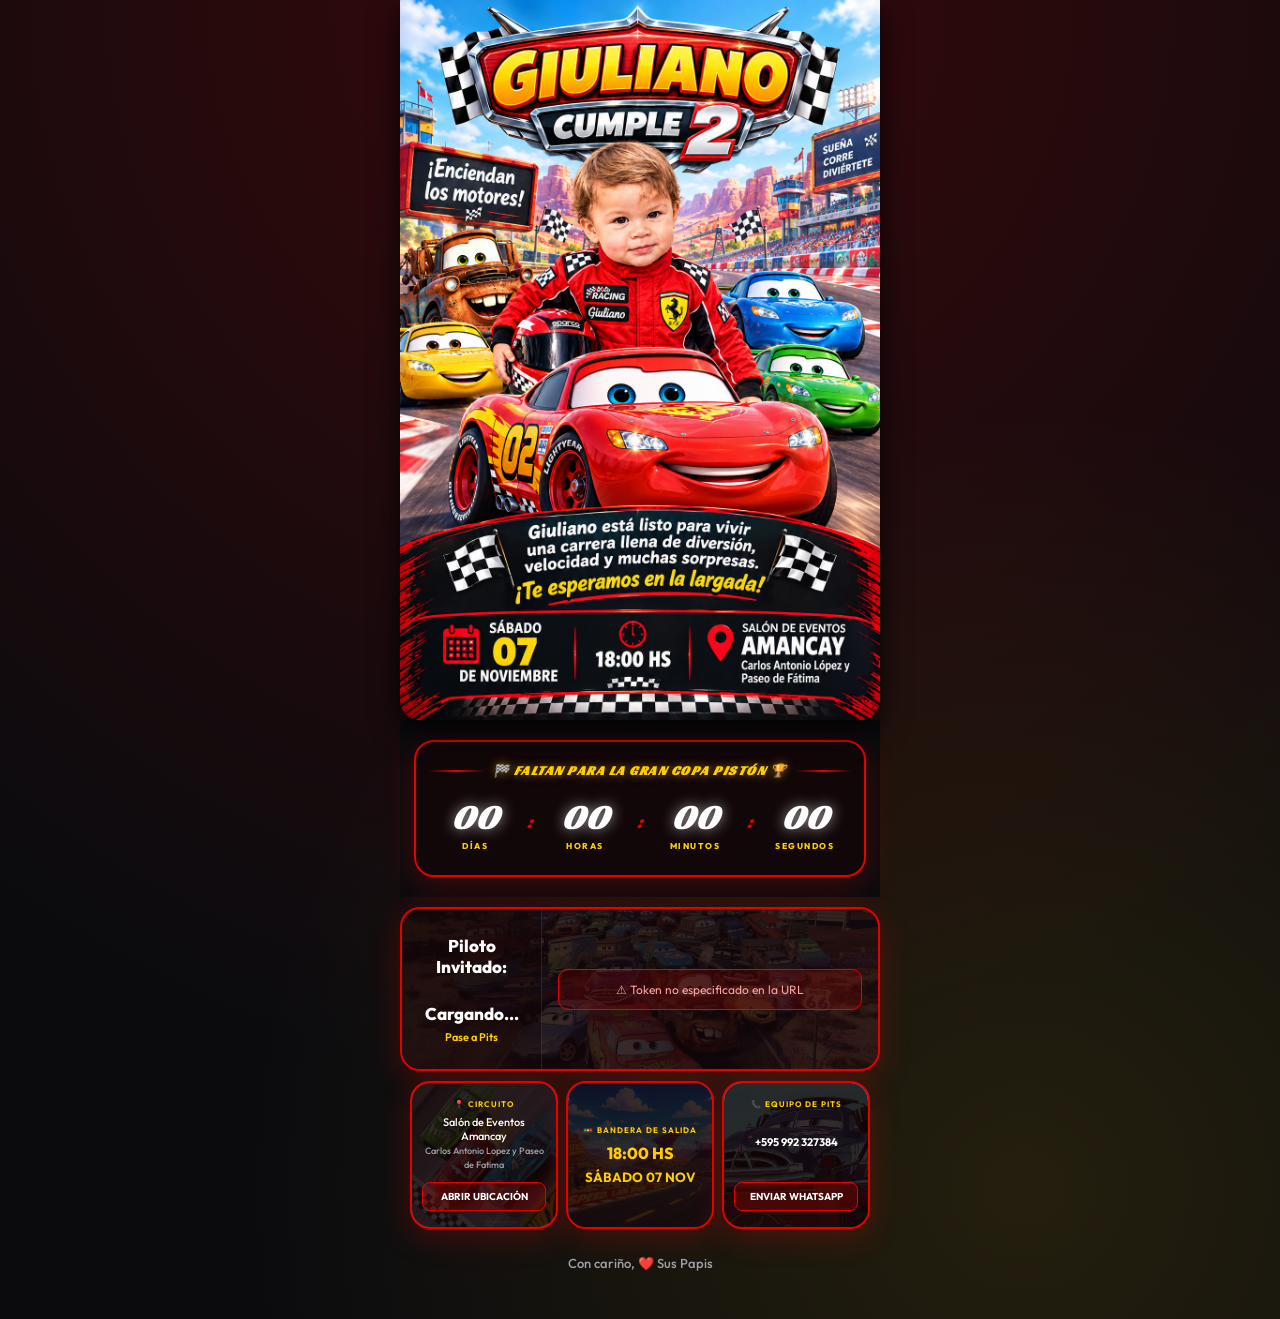
==== commit 8d64c008: "Unificar fondos de las 3 partes a rgba(18, 6, 8, 0.85) y añadir confirmacion.jpg al RSVP" ====
--- a/index.html
+++ b/index.html
@@ -149,7 +149,7 @@
 
     /* ── RSVP CARD ── */
     .rsvp-card {
-      background: rgba(18, 6, 8, 0.9);
+      background: linear-gradient(rgba(18, 6, 8, 0.85), rgba(18, 6, 8, 0.85)), url('confirmacion.jpg') center/cover no-repeat;
       border: 2.5px solid var(--racing-red);
       border-radius: 20px;
       margin: 10px 0;
@@ -160,14 +160,14 @@
     }
 
     .guest-panel {
-      background: linear-gradient(180deg, rgba(230, 0, 0, 0.15) 0%, rgba(0,0,0,0.4) 100%);
+      background: rgba(18, 6, 8, 0.5);
       padding: 1.5rem 0.85rem;
       display: flex;
       flex-direction: column;
       align-items: center;
       justify-content: center;
       text-align: center;
-      border-right: 1px solid rgba(255, 255, 255, 0.08);
+      border-right: 1px solid rgba(255, 255, 255, 0.1);
       gap: 6px;
     }
 
@@ -372,14 +372,16 @@
 
     .info-card {
       background: var(--bg-card);
-      border: var(--border-yellow);
-      border-radius: 14px;
-      padding: 1rem 0.65rem;
+      border: 2.5px solid var(--racing-red);
+      border-radius: 20px;
+      padding: 0;
       display: flex;
       flex-direction: column;
       align-items: center;
       gap: 4px;
       text-align: center;
+      box-shadow: var(--shadow-red);
+      overflow: hidden;
     }
 
     .info-card h4 {
@@ -533,7 +535,7 @@
     <!-- INFO GRID -->
     <section class="info-grid">
       <div class="info-card" style="background: url('ubicacion.jpg') center/cover no-repeat; position: relative; overflow: hidden;">
-        <div style="background: rgba(11, 11, 14, 0.75); width: 100%; height: 100%; padding: 0.5rem; border-radius: 10px; display: flex; flex-direction: column; align-items: center; justify-content: space-between; gap: 4px; text-align: center;">
+        <div style="background: rgba(18, 6, 8, 0.85); width: 100%; height: 100%; padding: 1rem 0.65rem; display: flex; flex-direction: column; align-items: center; justify-content: space-between; gap: 4px; text-align: center;">
           <h4>📍 CIRCUITO</h4>
           <p>Salón de Eventos Amancay<br><small style="color:var(--text-muted)">Carlos Antonio Lopez y Paseo de Fatima</small></p>
           <a href="https://maps.app.goo.gl/gQYUdELYaQ8Nciix6?g_st=aw" target="_blank" class="info-btn">
@@ -543,7 +545,7 @@
       </div>
 
       <div class="info-card" style="background: url('fecha_hora.png') center/cover no-repeat; position: relative; overflow: hidden;">
-        <div style="background: rgba(11, 11, 14, 0.75); width: 100%; height: 100%; padding: 0.5rem; border-radius: 10px; display: flex; flex-direction: column; align-items: center; justify-content: center; gap: 6px; text-align: center;">
+        <div style="background: rgba(18, 6, 8, 0.85); width: 100%; height: 100%; padding: 1rem 0.65rem; display: flex; flex-direction: column; align-items: center; justify-content: center; gap: 6px; text-align: center;">
           <h4>🚥 BANDERA DE SALIDA</h4>
           <div class="hour">18:00 HS</div>
           <small style="color:var(--racing-yellow);font-weight:700;">SÁBADO 07 NOV</small>
@@ -551,7 +553,7 @@
       </div>
 
       <div class="info-card" style="background: url('telefono2.jpg') center/cover no-repeat; position: relative; overflow: hidden;">
-        <div style="background: rgba(11, 11, 14, 0.85); width: 100%; height: 100%; padding: 0.5rem; border-radius: 10px; display: flex; flex-direction: column; align-items: center; justify-content: space-between; gap: 4px;">
+        <div style="background: rgba(18, 6, 8, 0.85); width: 100%; height: 100%; padding: 1rem 0.65rem; display: flex; flex-direction: column; align-items: center; justify-content: space-between; gap: 4px;">
           <h4>📞 EQUIPO DE PITS</h4>
           <div class="phone" style="color: #FFFFFF !important; text-decoration: none !important; font-weight: 700; pointer-events: none;">+595 992 327384</div>
           <a href="https://wa.me/595992327384" target="_blank" class="info-btn">
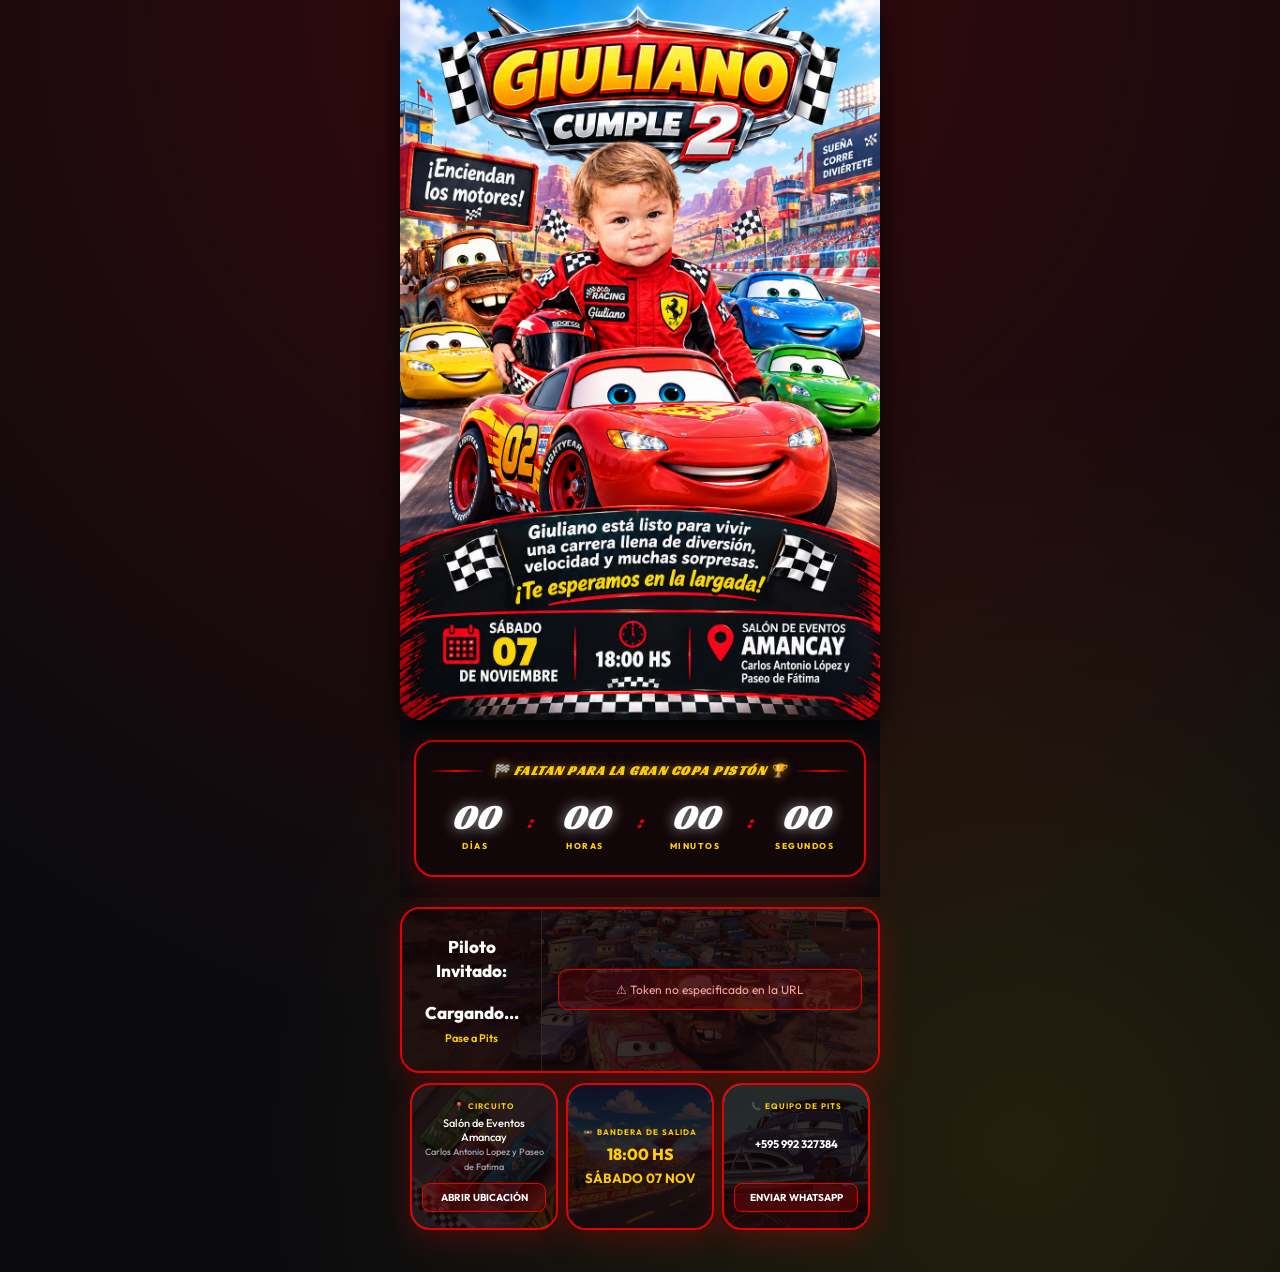
==== commit a0d8c1b4: "Corregir sintaxis CSS eliminando reglas huerfanas de guest-icon" ====
--- a/index.html
+++ b/index.html
@@ -6,9 +6,13 @@
   <meta name="viewport" content="width=device-width, initial-scale=1.0">
   <meta name="format-detection" content="telephone=no">
   <title>Invitación — Cumpleaños de Giuliano 🏁</title>
-  <link href="https://fonts.googleapis.com/css2?family=Outfit:wght@400;600;700;800;900&family=Racing+Sans+One&display=swap" rel="stylesheet">
+  <link
+    href="https://fonts.googleapis.com/css2?family=Outfit:wght@400;600;700;800;900&family=Racing+Sans+One&display=swap"
+    rel="stylesheet">
   <style>
-    *, *::before, *::after {
+    *,
+    *::before,
+    *::after {
       box-sizing: border-box;
       margin: 0;
       padding: 0;
@@ -31,7 +35,7 @@
 
     body {
       background: var(--bg-main);
-      background-image: 
+      background-image:
         radial-gradient(circle at 50% 0%, rgba(230, 0, 0, 0.2) 0%, transparent 75%),
         radial-gradient(circle at 80% 90%, rgba(255, 204, 0, 0.1) 0%, transparent 50%);
       font-family: 'Outfit', sans-serif;
@@ -208,11 +212,6 @@
       color: var(--racing-yellow);
       box-shadow: 0 0 10px rgba(230, 0, 0, 0.6);
     }
-      justify-content: center;
-      font-size: 22px;
-      margin-bottom: 4px;
-      box-shadow: 0 4px 12px rgba(230, 0, 0, 0.5);
-    }
 
     .guest-panel h3 {
       font-size: 12px;
@@ -331,7 +330,9 @@
     }
 
     /* States */
-    #already-box, #success-confirm, #success-decline {
+    #already-box,
+    #success-confirm,
+    #success-decline {
       text-align: center;
       padding: 1rem 0.5rem;
       border-radius: 10px;
@@ -450,10 +451,12 @@
       .rsvp-card {
         grid-template-columns: 1fr;
       }
+
       .guest-panel {
         border-right: none;
         border-bottom: 1px solid rgba(255, 255, 255, 0.08);
       }
+
       .info-grid {
         grid-template-columns: 1fr;
       }
@@ -534,39 +537,43 @@
 
     <!-- INFO GRID -->
     <section class="info-grid">
-      <div class="info-card" style="background: url('ubicacion.jpg') center/cover no-repeat; position: relative; overflow: hidden;">
-        <div style="background: rgba(18, 6, 8, 0.85); width: 100%; height: 100%; padding: 1rem 0.65rem; display: flex; flex-direction: column; align-items: center; justify-content: space-between; gap: 4px; text-align: center;">
+      <div class="info-card"
+        style="background: url('ubicacion.jpg') center/cover no-repeat; position: relative; overflow: hidden;">
+        <div
+          style="background: rgba(18, 6, 8, 0.85); width: 100%; height: 100%; padding: 1rem 0.65rem; display: flex; flex-direction: column; align-items: center; justify-content: space-between; gap: 4px; text-align: center;">
           <h4>📍 CIRCUITO</h4>
-          <p>Salón de Eventos Amancay<br><small style="color:var(--text-muted)">Carlos Antonio Lopez y Paseo de Fatima</small></p>
+          <p>Salón de Eventos Amancay<br><small style="color:var(--text-muted)">Carlos Antonio Lopez y Paseo de
+              Fatima</small></p>
           <a href="https://maps.app.goo.gl/gQYUdELYaQ8Nciix6?g_st=aw" target="_blank" class="info-btn">
             Abrir Ubicación
           </a>
         </div>
       </div>
 
-      <div class="info-card" style="background: url('fecha_hora.png') center/cover no-repeat; position: relative; overflow: hidden;">
-        <div style="background: rgba(18, 6, 8, 0.85); width: 100%; height: 100%; padding: 1rem 0.65rem; display: flex; flex-direction: column; align-items: center; justify-content: center; gap: 6px; text-align: center;">
+      <div class="info-card"
+        style="background: url('fecha_hora.png') center/cover no-repeat; position: relative; overflow: hidden;">
+        <div
+          style="background: rgba(18, 6, 8, 0.85); width: 100%; height: 100%; padding: 1rem 0.65rem; display: flex; flex-direction: column; align-items: center; justify-content: center; gap: 6px; text-align: center;">
           <h4>🚥 BANDERA DE SALIDA</h4>
           <div class="hour">18:00 HS</div>
           <small style="color:var(--racing-yellow);font-weight:700;">SÁBADO 07 NOV</small>
         </div>
       </div>
 
-      <div class="info-card" style="background: url('telefono2.jpg') center/cover no-repeat; position: relative; overflow: hidden;">
-        <div style="background: rgba(18, 6, 8, 0.85); width: 100%; height: 100%; padding: 1rem 0.65rem; display: flex; flex-direction: column; align-items: center; justify-content: space-between; gap: 4px;">
+      <div class="info-card"
+        style="background: url('telefono2.jpg') center/cover no-repeat; position: relative; overflow: hidden;">
+        <div
+          style="background: rgba(18, 6, 8, 0.85); width: 100%; height: 100%; padding: 1rem 0.65rem; display: flex; flex-direction: column; align-items: center; justify-content: space-between; gap: 4px;">
           <h4>📞 EQUIPO DE PITS</h4>
-          <div class="phone" style="color: #FFFFFF !important; text-decoration: none !important; font-weight: 700; pointer-events: none;">+595 992 327384</div>
+          <div class="phone"
+            style="color: #FFFFFF !important; text-decoration: none !important; font-weight: 700; pointer-events: none;">
+            +595 992 327384</div>
           <a href="https://wa.me/595992327384" target="_blank" class="info-btn">
             Enviar WhatsApp
           </a>
         </div>
       </div>
     </section>
-
-    <footer>
-      Con cariño, ❤️ Sus Papis
-    </footer>
-
   </div>
 
   <script>
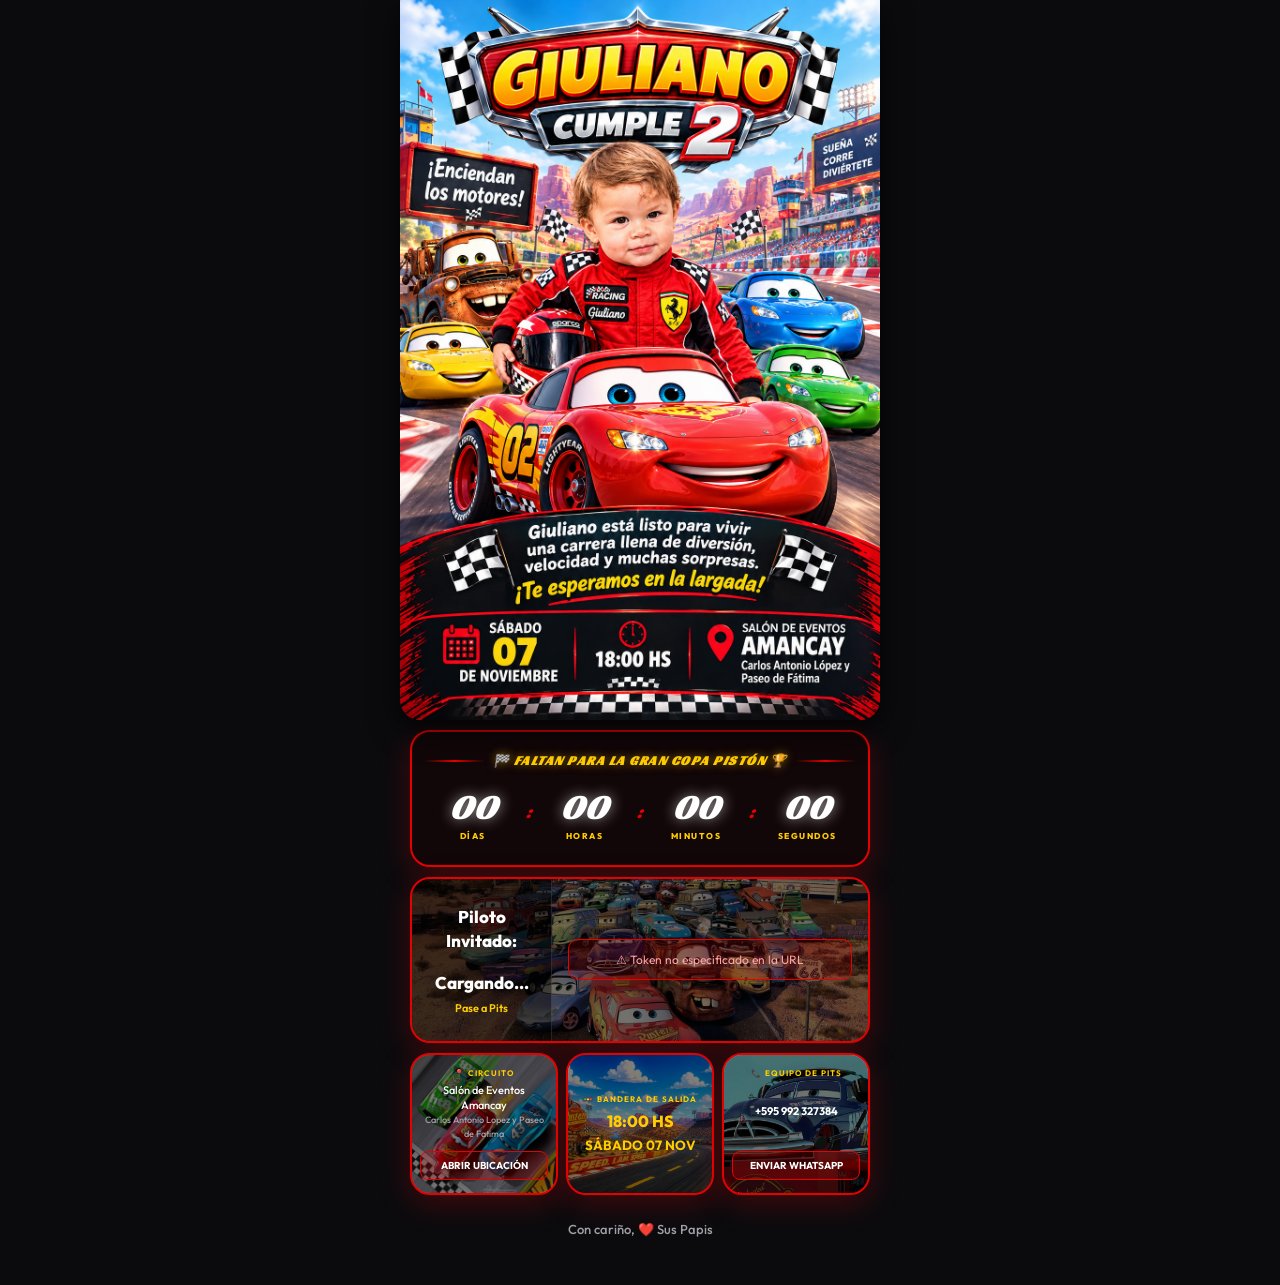
==== commit e311fe9e: "Unificar fondo de la pagina sin franjas y restaurar visibilidad de las imagenes de las tarjetas" ====
--- a/index.html
+++ b/index.html
@@ -35,9 +35,6 @@
 
     body {
       background: var(--bg-main);
-      background-image:
-        radial-gradient(circle at 50% 0%, rgba(230, 0, 0, 0.2) 0%, transparent 75%),
-        radial-gradient(circle at 80% 90%, rgba(255, 204, 0, 0.1) 0%, transparent 50%);
       font-family: 'Outfit', sans-serif;
       color: var(--text-white);
       margin: 0;
@@ -69,8 +66,7 @@
 
     /* ── COUNTDOWN COPA PISTON ── */
     .countdown-section {
-      background: var(--bg-main);
-      padding: 1.25rem 0.85rem;
+      padding: 10px 10px 0 10px;
       text-align: center;
     }
 
@@ -153,10 +149,10 @@
 
     /* ── RSVP CARD ── */
     .rsvp-card {
-      background: linear-gradient(rgba(18, 6, 8, 0.85), rgba(18, 6, 8, 0.85)), url('confirmacion.jpg') center/cover no-repeat;
+      background: linear-gradient(rgba(0, 0, 0, 0.55), rgba(0, 0, 0, 0.55)), url('confirmacion.jpg') center/cover no-repeat;
       border: 2.5px solid var(--racing-red);
       border-radius: 20px;
-      margin: 10px 0;
+      margin: 10px;
       overflow: hidden;
       box-shadow: var(--shadow-red);
       display: grid;
@@ -164,14 +160,14 @@
     }
 
     .guest-panel {
-      background: rgba(18, 6, 8, 0.5);
+      background: rgba(0, 0, 0, 0.45);
       padding: 1.5rem 0.85rem;
       display: flex;
       flex-direction: column;
       align-items: center;
       justify-content: center;
       text-align: center;
-      border-right: 1px solid rgba(255, 255, 255, 0.1);
+      border-right: 1px solid rgba(255, 255, 255, 0.12);
       gap: 6px;
     }
 
@@ -537,43 +533,39 @@
 
     <!-- INFO GRID -->
     <section class="info-grid">
-      <div class="info-card"
-        style="background: url('ubicacion.jpg') center/cover no-repeat; position: relative; overflow: hidden;">
-        <div
-          style="background: rgba(18, 6, 8, 0.85); width: 100%; height: 100%; padding: 1rem 0.65rem; display: flex; flex-direction: column; align-items: center; justify-content: space-between; gap: 4px; text-align: center;">
+      <div class="info-card" style="background: url('ubicacion.jpg') center/cover no-repeat; position: relative; overflow: hidden;">
+        <div style="background: rgba(0, 0, 0, 0.5); width: 100%; height: 100%; padding: 0.85rem 0.5rem; display: flex; flex-direction: column; align-items: center; justify-content: space-between; gap: 4px; text-align: center;">
           <h4>📍 CIRCUITO</h4>
-          <p>Salón de Eventos Amancay<br><small style="color:var(--text-muted)">Carlos Antonio Lopez y Paseo de
-              Fatima</small></p>
+          <p>Salón de Eventos Amancay<br><small style="color:var(--text-muted)">Carlos Antonio Lopez y Paseo de Fatima</small></p>
           <a href="https://maps.app.goo.gl/gQYUdELYaQ8Nciix6?g_st=aw" target="_blank" class="info-btn">
             Abrir Ubicación
           </a>
         </div>
       </div>
 
-      <div class="info-card"
-        style="background: url('fecha_hora.png') center/cover no-repeat; position: relative; overflow: hidden;">
-        <div
-          style="background: rgba(18, 6, 8, 0.85); width: 100%; height: 100%; padding: 1rem 0.65rem; display: flex; flex-direction: column; align-items: center; justify-content: center; gap: 6px; text-align: center;">
+      <div class="info-card" style="background: url('fecha_hora.png') center/cover no-repeat; position: relative; overflow: hidden;">
+        <div style="background: rgba(0, 0, 0, 0.5); width: 100%; height: 100%; padding: 0.85rem 0.5rem; display: flex; flex-direction: column; align-items: center; justify-content: center; gap: 6px; text-align: center;">
           <h4>🚥 BANDERA DE SALIDA</h4>
           <div class="hour">18:00 HS</div>
           <small style="color:var(--racing-yellow);font-weight:700;">SÁBADO 07 NOV</small>
         </div>
       </div>
 
-      <div class="info-card"
-        style="background: url('telefono2.jpg') center/cover no-repeat; position: relative; overflow: hidden;">
-        <div
-          style="background: rgba(18, 6, 8, 0.85); width: 100%; height: 100%; padding: 1rem 0.65rem; display: flex; flex-direction: column; align-items: center; justify-content: space-between; gap: 4px;">
+      <div class="info-card" style="background: url('telefono2.jpg') center/cover no-repeat; position: relative; overflow: hidden;">
+        <div style="background: rgba(0, 0, 0, 0.55); width: 100%; height: 100%; padding: 0.85rem 0.5rem; display: flex; flex-direction: column; align-items: center; justify-content: space-between; gap: 4px;">
           <h4>📞 EQUIPO DE PITS</h4>
-          <div class="phone"
-            style="color: #FFFFFF !important; text-decoration: none !important; font-weight: 700; pointer-events: none;">
-            +595 992 327384</div>
+          <div class="phone" style="color: #FFFFFF !important; text-decoration: none !important; font-weight: 700; pointer-events: none;">+595 992 327384</div>
           <a href="https://wa.me/595992327384" target="_blank" class="info-btn">
             Enviar WhatsApp
           </a>
         </div>
       </div>
     </section>
+
+    <footer>
+      Con cariño, ❤️ Sus Papis
+    </footer>
+
   </div>
 
   <script>
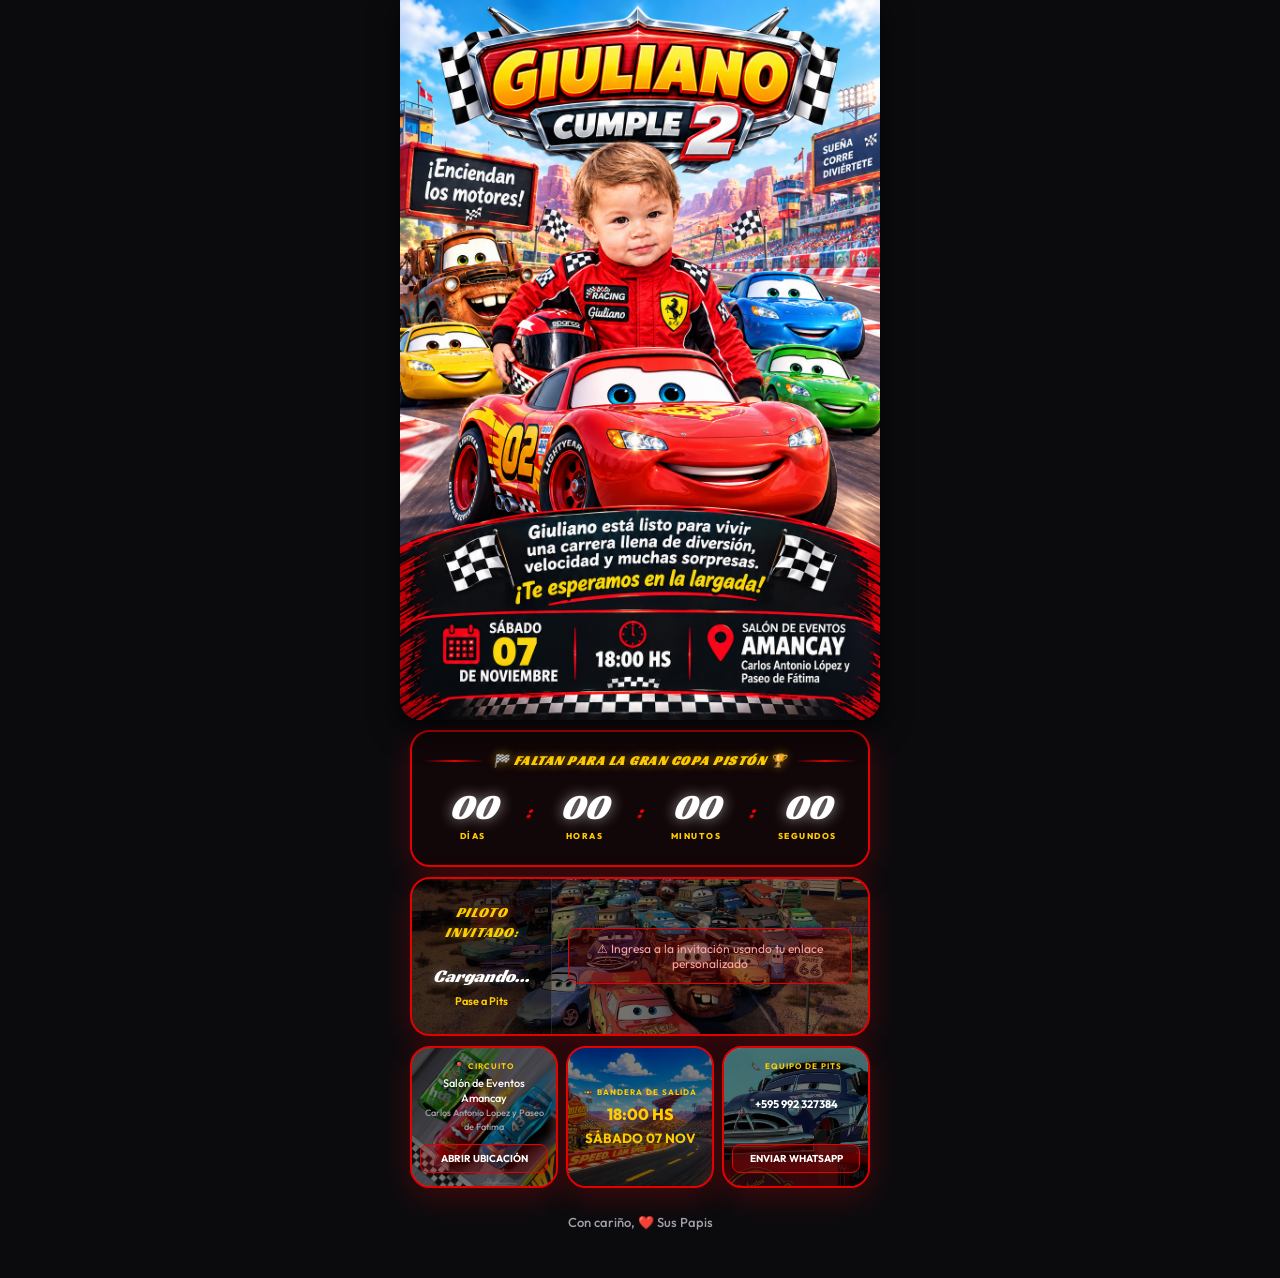
==== commit 754639ab: "Mejorar reconexión con reintentos y aplicar tipografia Cars Racing a los titulos de confirmación" ====
--- a/index.html
+++ b/index.html
@@ -216,12 +216,25 @@
       line-height: 1.4;
     }
 
-    .guest-panel h3 span {
-      font-size: 17px;
-      font-weight: 800;
-      color: var(--text-white);
+    .guest-panel h3 span#guestLabel {
+      font-family: 'Racing Sans One', cursive;
+      font-style: italic;
+      font-size: 14px;
+      color: var(--racing-yellow);
       display: block;
-      margin-top: 2px;
+      text-transform: uppercase;
+      letter-spacing: 1px;
+      text-shadow: 0 0 8px rgba(255, 204, 0, 0.4);
+    }
+
+    .guest-panel h3 span#guestName {
+      font-family: 'Racing Sans One', cursive;
+      font-style: italic;
+      font-size: 18px;
+      color: var(--text-white);
+      display: block;
+      margin-top: 4px;
+      text-shadow: 0 0 10px rgba(255, 255, 255, 0.4);
     }
 
     .guest-panel p {
@@ -336,11 +349,14 @@
     }
 
     .state-title {
-      font-size: 16px;
-      font-weight: 800;
+      font-family: 'Racing Sans One', cursive;
+      font-style: italic;
+      font-size: 17px;
+      font-weight: 400;
       color: var(--racing-yellow);
       display: block;
       margin-bottom: 4px;
+      letter-spacing: 1px;
     }
 
     .state-sub {
@@ -634,20 +650,33 @@
       btnEl.classList.add('active');
     }
 
+    async function fetchWithRetry(url, options = {}, retries = 3) {
+      for (let i = 0; i < retries; i++) {
+        try {
+          const res = await fetch(url, { ...options, redirect: 'follow' });
+          const text = await res.text();
+          const json = JSON.parse(text);
+          return json;
+        } catch (e) {
+          if (i === retries - 1) throw e;
+          await new Promise(r => setTimeout(r, 800));
+        }
+      }
+    }
+
     async function init() {
       if (!TOKEN) {
         document.getElementById('loading').style.display = 'none';
-        showError('Token no especificado en la URL');
+        showError('Ingresa a la invitación usando tu enlace personalizado');
         return;
       }
 
       try {
-        const res = await fetch(`${SCRIPT_URL}?token=${encodeURIComponent(TOKEN)}`);
-        const data = await res.json();
+        const data = await fetchWithRetry(`${SCRIPT_URL}?token=${encodeURIComponent(TOKEN)}`);
         document.getElementById('loading').style.display = 'none';
 
-        if (!data.ok) {
-          showError(data.error || 'Token no encontrado');
+        if (!data || !data.ok) {
+          showError((data && data.error) || 'Invitación no encontrada');
           return;
         }
 
@@ -661,7 +690,7 @@
       } catch (err) {
         document.getElementById('loading').style.display = 'none';
         console.error(err);
-        showError('Error al conectar con la invitación');
+        showError('Error de conexión al cargar la invitación. Intenta recargar la página.');
       }
     }
 
@@ -821,7 +850,7 @@
       }
 
       document.getElementById('rsvp-content').innerHTML = `
-        <h4 style="font-size:13px;color:var(--racing-yellow);margin-bottom:8px;font-weight:700;">
+        <h4 style="font-family:'Racing Sans One', cursive; font-style:italic; font-size:15px; color:var(--racing-yellow); margin-bottom:10px; letter-spacing:1.5px; text-transform:uppercase; text-shadow: 0 0 8px rgba(255, 204, 0, 0.4);">
           CONFIRMA TU ASISTENCIA:
         </h4>
         <div style="margin-bottom:10px;">
